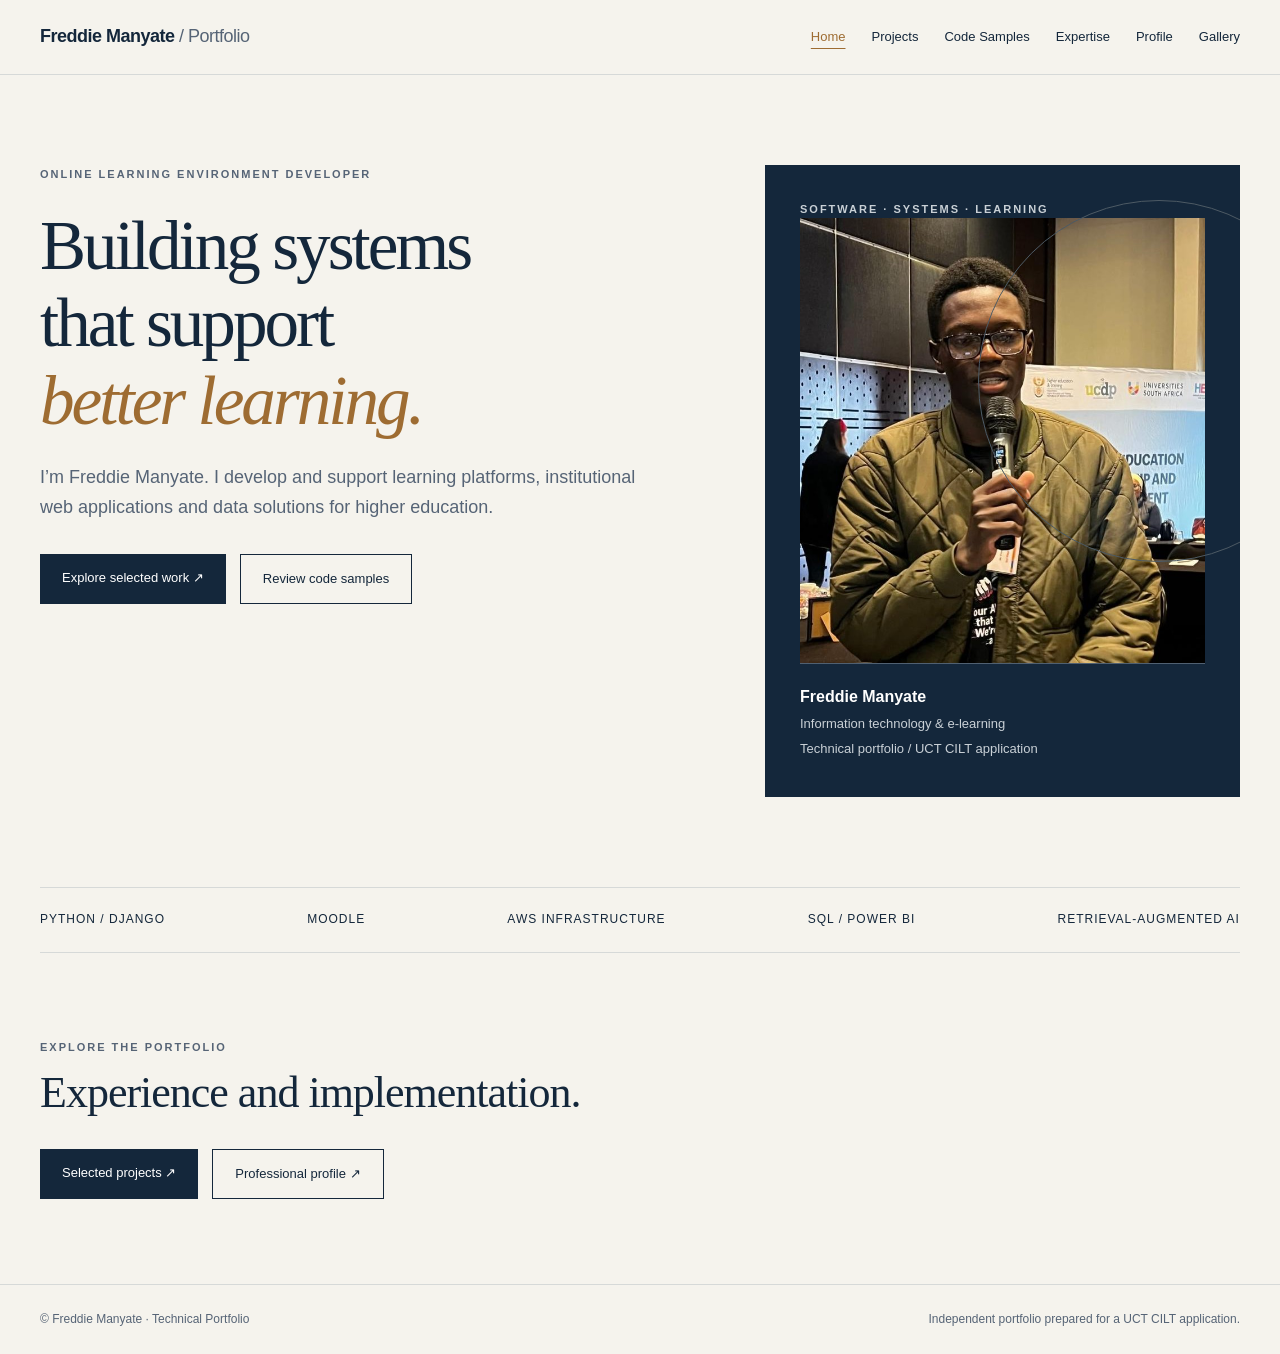
==== index.html @ 10280c45 "initial commit" ====
<!doctype html>
<html lang="en">
<head>
  <meta charset="UTF-8">
  <meta name="viewport" content="width=device-width, initial-scale=1">
  <meta
    name="description"
    content="Freddie Manyate’s technical portfolio: online learning environments, Django applications, AWS infrastructure and learning analytics."
  >
  <title>Home | Freddie Manyate</title>
  <link rel="stylesheet" href="assets/styles.css">
  <script src="assets/script.js" defer></script>
</head>

<body>
  <header>
    <nav aria-label="Primary">
      <a class="brand" href="index.html">
        Freddie Manyate <span>/ Portfolio</span>
      </a>

      <div class="navlinks">
        <a href="index.html" aria-current="page">Home</a>
        <a href="projects.html">Projects</a>
        <a href="code.html">Code Samples</a>
        <a href="expertise.html">Expertise</a>
        <a href="profile.html">Profile</a>
        <a href="gallery.html">Gallery</a>
      </div>
    </nav>
  </header>

  <main>
    <div class="wrap">
        <section class="hero">
            <div>
            <div class="eyebrow">Online Learning Environment Developer</div>

            <h1>
                Building systems<br>
                that support<br>
                <em>better learning.</em>
            </h1>

            <p class="lead">
                I’m Freddie Manyate. I develop and support learning platforms,
                institutional web applications and data solutions for higher education.
            </p>

            <div class="actions">
                <a class="button" href="projects.html">Explore selected work ↗</a>
                <a class="button secondary" href="code.html">Review code samples</a>
            </div>
            </div>

            <aside class="portrait" aria-label="Freddie Manyate technical portfolio">
                <div class="eyebrow">Software · Systems · Learning</div>

                <img
                    class="profile-photo"
                    src="assets/gallery/freddie.jpeg"
                    alt="Freddie Manyate"
                >

                <div class="portrait-bottom">
                    <strong>Freddie Manyate</strong>
                    <p>Information technology &amp; e-learning</p>
                    <p>Technical portfolio / UCT CILT application</p>
                </div>
                </aside>
        </section>

        <div class="ribbon">
            <span>PYTHON / DJANGO</span>
            <span>MOODLE</span>
            <span>AWS INFRASTRUCTURE</span>
            <span>SQL / POWER BI</span>
            <span>RETRIEVAL-AUGMENTED AI</span>
        </div>

        <section class="section">
            <div class="eyebrow">Explore the portfolio</div>
            <h2>Experience and implementation.</h2>

            <div class="actions">
            <a class="button" href="projects.html">Selected projects ↗</a>
            <a class="button secondary" href="profile.html">
                Professional profile ↗
            </a>
            </div>
        </section>
    </div>
  </main>

  <footer>
    <div class="wrap foot">
      <span>© Freddie Manyate · Technical Portfolio</span>
      <span>Independent portfolio prepared for a UCT CILT application.</span>
    </div>
  </footer>
</body>
</html>
---- assets/styles.css ----
:root{--ink:#14273b;--paper:#f5f3ed;--muted:#566476;--line:#d6d9d8;--accent:#9e6c32}*{box-sizing:border-box}html{scroll-behavior:smooth;scroll-padding-top:90px}body{margin:0;background:var(--paper);color:var(--ink);font:16px/1.65 Arial,sans-serif}a{color:inherit}button,summary{font:inherit}a:focus-visible,button:focus-visible,summary:focus-visible{outline:3px solid #c58d49;outline-offset:5px}header{position:sticky;top:0;z-index:3;background:rgba(245,243,237,.97);border-bottom:1px solid var(--line)}nav{max-width:1280px;margin:auto;display:flex;align-items:center;justify-content:space-between;padding:22px 40px;gap:20px}.brand{text-decoration:none;font-size:18px;font-weight:700;letter-spacing:-.5px}.brand span{font-weight:400;color:var(--muted)}.navlinks{display:flex;gap:26px;font-size:13px}.navlinks a{text-decoration:none}.wrap{max-width:1280px;margin:auto;padding:0 40px}.hero{display:grid;grid-template-columns:1.4fr 1fr;gap:60px;padding-top:90px;padding-bottom:90px}.eyebrow{font-size:11px;text-transform:uppercase;letter-spacing:2px;font-weight:700;color:var(--muted)}h1,h2,h3{font-family:Georgia,serif;font-weight:400;line-height:1.12}h1{font-size:clamp(46px,5.4vw,76px);margin:24px 0;letter-spacing:-3px}h1 em{color:var(--accent);font-weight:400}h2{font-size:44px;letter-spacing:-1px;margin:12px 0 25px}h3{font-size:29px;margin:25px 0 18px}p{margin:0 0 18px}.lead{font-size:18px;color:var(--muted);max-width:600px}.actions{display:flex;gap:14px;margin-top:32px;flex-wrap:wrap}.button{display:inline-block;text-decoration:none;background:var(--ink);color:white;padding:13px 22px;font-size:13px}.button.secondary{background:transparent;color:var(--ink);border:1px solid var(--ink)}.portrait{background:var(--ink);color:#fff;position:relative;min-height:390px;padding:35px;display:flex;flex-direction:column;justify-content:space-between;overflow:hidden}.portrait:before{content:'';position:absolute;width:360px;height:360px;border:1px solid #4d5a64;border-radius:50%;right:-100px;top:35px}.portrait .eyebrow{color:#c9d0d6}.monogram{font-family:Georgia,serif;font-size:120px;line-height:1;position:relative;color:#d9bb92}.portrait-bottom{position:relative;border-top:1px solid #506071;padding-top:20px}.portrait-bottom p{margin:3px 0;color:#c9d0d6;font-size:13px}.ribbon{border-block:1px solid var(--line);padding:22px 0;display:flex;gap:20px;justify-content:space-between;font-size:12px;letter-spacing:1px}.section{padding-top:85px;padding-bottom:85px}.intro{display:grid;grid-template-columns:1fr 1.5fr;gap:80px}.intro p{color:var(--muted)}.qualification{border-left:2px solid var(--accent);padding-left:20px;margin-top:25px}.section-head{display:flex;justify-content:space-between;align-items:end;gap:30px}.section-head p{color:var(--muted);max-width:390px}.filters{display:flex;gap:10px;flex-wrap:wrap;margin:22px 0 30px}.filters button{border:1px solid var(--line);background:none;padding:8px 16px;font-size:12px;cursor:pointer;color:var(--ink)}.filters button[aria-pressed=true]{background:var(--ink);color:white;border-color:var(--ink)}.projects{display:grid;grid-template-columns:1fr 1fr;gap:22px}.project{border:1px solid var(--line);padding:30px;background:#faf9f5}.project[hidden]{display:none}.project-top{display:flex;align-items:center;gap:18px}.number{font:24px Georgia,serif;color:var(--accent)}.summary{color:var(--muted);min-height:80px}.evidence{min-height:65px;display:flex;flex-direction:column;gap:5px}.text-link{font-size:13px;font-weight:700;text-underline-offset:4px}.access{font-size:12px;color:var(--muted)}details{border-top:1px solid var(--line);margin-top:20px}summary{list-style:none;cursor:pointer;padding:18px 0;font-size:13px;font-weight:700;display:flex;justify-content:space-between;gap:12px}summary::-webkit-details-marker{display:none}.case-body{font-size:14px;color:var(--muted)}h4{color:var(--ink);font-size:14px;margin:25px 0 10px}.dark{background:var(--ink);color:#fff}.dark .eyebrow,.dark .access{color:#b8c4ce}.dark h2{color:#fff}.dark .code{border-color:#495765}.code summary{font-size:17px}.code summary span{font-size:11px;align-self:center;color:#b8c4ce}pre{overflow-x:auto;background:#0c1c2c;padding:25px;line-height:1.65;font-size:12px;tab-size:4}.skills{display:grid;grid-template-columns:repeat(3,1fr);gap:35px;margin-top:35px}.skill{border-top:1px solid var(--line);padding-top:20px}.skill h3{font-size:23px;margin:10px 0}.skill p{font-size:14px;color:var(--muted)}.additional{display:grid;grid-template-columns:repeat(3,1fr);gap:28px;margin-top:32px}.additional p{font-size:14px;color:var(--muted)}.contact{border-top:1px solid var(--line);display:flex;justify-content:space-between;align-items:center;gap:30px}.contact h2{margin-bottom:15px}.contact p{color:var(--muted)}footer{border-top:1px solid var(--line);padding:25px 0;font-size:12px;color:var(--muted)}.foot{display:flex;justify-content:space-between;gap:25px}@media(max-width:800px){nav{padding:18px 20px}.navlinks{gap:13px;font-size:11px}.brand span{display:none}.wrap{padding:0 22px}.hero{grid-template-columns:1fr;gap:35px;padding-top:50px;padding-bottom:50px}h1{letter-spacing:-2px}.portrait{min-height:300px}.intro{grid-template-columns:1fr;gap:20px}.projects,.skills,.additional{grid-template-columns:1fr}.ribbon{flex-wrap:wrap;justify-content:start;font-size:10px}.section{padding-top:55px;padding-bottom:55px}.section-head,.contact{display:block}h2{font-size:36px}.summary{min-height:0}.project{padding:23px}.foot{flex-direction:column}.code summary{font-size:14px}.code summary span{max-width:90px}}@media print{header,.filters,.actions{display:none}.hero,.intro,.projects,.skills,.additional{display:block}.portrait{display:none}details{display:block}.dark{background:white;color:var(--ink)}.dark h2{color:var(--ink)}pre{white-space:pre-wrap;color:black;background:#eee}.section{padding:25px 0}.project{break-inside:avoid;margin-bottom:20px}}

.navlinks a[aria-current="page"]{color:var(--accent);text-decoration:underline;text-underline-offset:7px}main{min-height:calc(100vh - 160px)}@media(max-width:600px){nav{flex-direction:column;align-items:flex-start;gap:12px}.navlinks{width:100%;flex-wrap:wrap;gap:18px}}

.profile-grid{display:grid;grid-template-columns:repeat(2,1fr);gap:24px;margin-top:35px}.profile-card{padding:28px;border:1px solid var(--line);background:#faf9f5}.profile-card h3{font-size:25px}.profile-card p{color:var(--muted);font-size:14px}.credential-list{margin:30px 0}.credential-list article{display:flex;align-items:center;justify-content:space-between;gap:25px;border-bottom:1px solid var(--line);padding:20px 0}.credential-list h3{font:17px Arial,sans-serif;margin:0;line-height:1.5}.credential-list span{font-size:13px;color:var(--muted);white-space:nowrap}.timeline article{border-left:2px solid var(--accent);padding:0 0 15px 25px;margin:35px 0}.timeline p{color:var(--muted);max-width:850px}@media(max-width:650px){.profile-grid{grid-template-columns:1fr}.credential-list article{display:block}.credential-list span{display:block;margin-top:8px}}
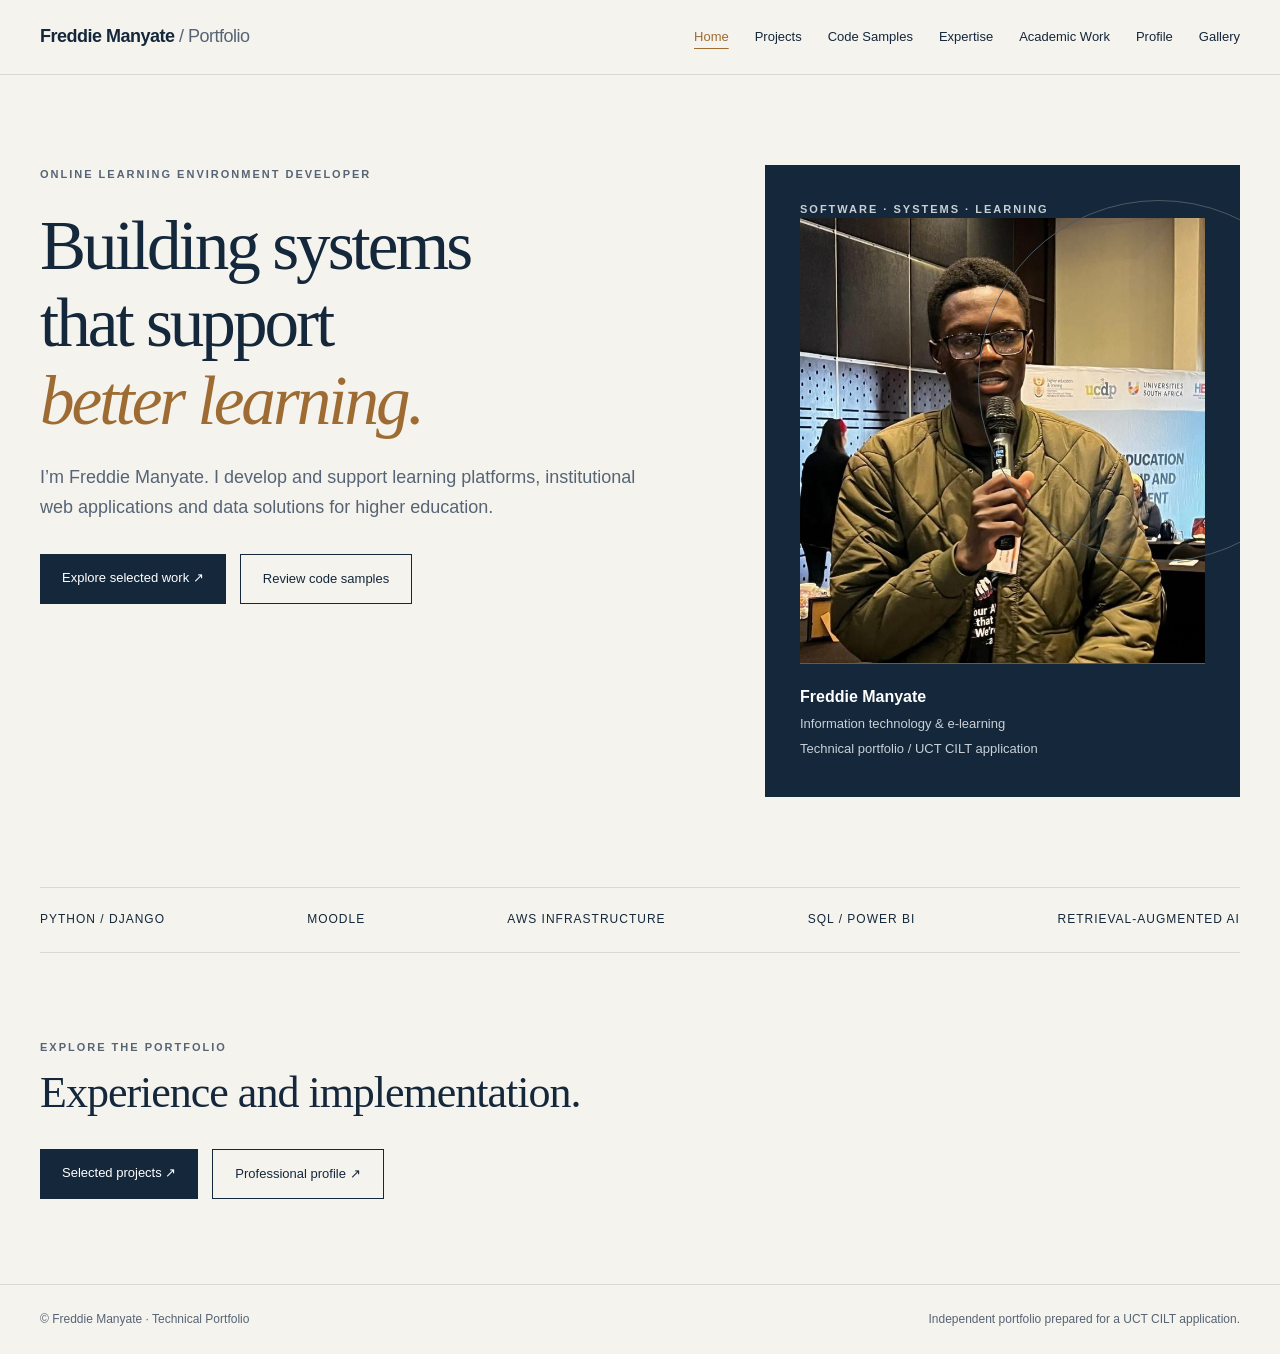
==== commit aaf26bbf: "add to profile, research interests" ====
--- a/index.html
+++ b/index.html
@@ -24,6 +24,7 @@
         <a href="projects.html">Projects</a>
         <a href="code.html">Code Samples</a>
         <a href="expertise.html">Expertise</a>
+        <a href="academic-work.html">Academic Work</a>
         <a href="profile.html">Profile</a>
         <a href="gallery.html">Gallery</a>
       </div>
--- a/assets/styles.css
+++ b/assets/styles.css
@@ -1,5 +1,165 @@
-:root{--ink:#14273b;--paper:#f5f3ed;--muted:#566476;--line:#d6d9d8;--accent:#9e6c32}*{box-sizing:border-box}html{scroll-behavior:smooth;scroll-padding-top:90px}body{margin:0;background:var(--paper);color:var(--ink);font:16px/1.65 Arial,sans-serif}a{color:inherit}button,summary{font:inherit}a:focus-visible,button:focus-visible,summary:focus-visible{outline:3px solid #c58d49;outline-offset:5px}header{position:sticky;top:0;z-index:3;background:rgba(245,243,237,.97);border-bottom:1px solid var(--line)}nav{max-width:1280px;margin:auto;display:flex;align-items:center;justify-content:space-between;padding:22px 40px;gap:20px}.brand{text-decoration:none;font-size:18px;font-weight:700;letter-spacing:-.5px}.brand span{font-weight:400;color:var(--muted)}.navlinks{display:flex;gap:26px;font-size:13px}.navlinks a{text-decoration:none}.wrap{max-width:1280px;margin:auto;padding:0 40px}.hero{display:grid;grid-template-columns:1.4fr 1fr;gap:60px;padding-top:90px;padding-bottom:90px}.eyebrow{font-size:11px;text-transform:uppercase;letter-spacing:2px;font-weight:700;color:var(--muted)}h1,h2,h3{font-family:Georgia,serif;font-weight:400;line-height:1.12}h1{font-size:clamp(46px,5.4vw,76px);margin:24px 0;letter-spacing:-3px}h1 em{color:var(--accent);font-weight:400}h2{font-size:44px;letter-spacing:-1px;margin:12px 0 25px}h3{font-size:29px;margin:25px 0 18px}p{margin:0 0 18px}.lead{font-size:18px;color:var(--muted);max-width:600px}.actions{display:flex;gap:14px;margin-top:32px;flex-wrap:wrap}.button{display:inline-block;text-decoration:none;background:var(--ink);color:white;padding:13px 22px;font-size:13px}.button.secondary{background:transparent;color:var(--ink);border:1px solid var(--ink)}.portrait{background:var(--ink);color:#fff;position:relative;min-height:390px;padding:35px;display:flex;flex-direction:column;justify-content:space-between;overflow:hidden}.portrait:before{content:'';position:absolute;width:360px;height:360px;border:1px solid #4d5a64;border-radius:50%;right:-100px;top:35px}.portrait .eyebrow{color:#c9d0d6}.monogram{font-family:Georgia,serif;font-size:120px;line-height:1;position:relative;color:#d9bb92}.portrait-bottom{position:relative;border-top:1px solid #506071;padding-top:20px}.portrait-bottom p{margin:3px 0;color:#c9d0d6;font-size:13px}.ribbon{border-block:1px solid var(--line);padding:22px 0;display:flex;gap:20px;justify-content:space-between;font-size:12px;letter-spacing:1px}.section{padding-top:85px;padding-bottom:85px}.intro{display:grid;grid-template-columns:1fr 1.5fr;gap:80px}.intro p{color:var(--muted)}.qualification{border-left:2px solid var(--accent);padding-left:20px;margin-top:25px}.section-head{display:flex;justify-content:space-between;align-items:end;gap:30px}.section-head p{color:var(--muted);max-width:390px}.filters{display:flex;gap:10px;flex-wrap:wrap;margin:22px 0 30px}.filters button{border:1px solid var(--line);background:none;padding:8px 16px;font-size:12px;cursor:pointer;color:var(--ink)}.filters button[aria-pressed=true]{background:var(--ink);color:white;border-color:var(--ink)}.projects{display:grid;grid-template-columns:1fr 1fr;gap:22px}.project{border:1px solid var(--line);padding:30px;background:#faf9f5}.project[hidden]{display:none}.project-top{display:flex;align-items:center;gap:18px}.number{font:24px Georgia,serif;color:var(--accent)}.summary{color:var(--muted);min-height:80px}.evidence{min-height:65px;display:flex;flex-direction:column;gap:5px}.text-link{font-size:13px;font-weight:700;text-underline-offset:4px}.access{font-size:12px;color:var(--muted)}details{border-top:1px solid var(--line);margin-top:20px}summary{list-style:none;cursor:pointer;padding:18px 0;font-size:13px;font-weight:700;display:flex;justify-content:space-between;gap:12px}summary::-webkit-details-marker{display:none}.case-body{font-size:14px;color:var(--muted)}h4{color:var(--ink);font-size:14px;margin:25px 0 10px}.dark{background:var(--ink);color:#fff}.dark .eyebrow,.dark .access{color:#b8c4ce}.dark h2{color:#fff}.dark .code{border-color:#495765}.code summary{font-size:17px}.code summary span{font-size:11px;align-self:center;color:#b8c4ce}pre{overflow-x:auto;background:#0c1c2c;padding:25px;line-height:1.65;font-size:12px;tab-size:4}.skills{display:grid;grid-template-columns:repeat(3,1fr);gap:35px;margin-top:35px}.skill{border-top:1px solid var(--line);padding-top:20px}.skill h3{font-size:23px;margin:10px 0}.skill p{font-size:14px;color:var(--muted)}.additional{display:grid;grid-template-columns:repeat(3,1fr);gap:28px;margin-top:32px}.additional p{font-size:14px;color:var(--muted)}.contact{border-top:1px solid var(--line);display:flex;justify-content:space-between;align-items:center;gap:30px}.contact h2{margin-bottom:15px}.contact p{color:var(--muted)}footer{border-top:1px solid var(--line);padding:25px 0;font-size:12px;color:var(--muted)}.foot{display:flex;justify-content:space-between;gap:25px}@media(max-width:800px){nav{padding:18px 20px}.navlinks{gap:13px;font-size:11px}.brand span{display:none}.wrap{padding:0 22px}.hero{grid-template-columns:1fr;gap:35px;padding-top:50px;padding-bottom:50px}h1{letter-spacing:-2px}.portrait{min-height:300px}.intro{grid-template-columns:1fr;gap:20px}.projects,.skills,.additional{grid-template-columns:1fr}.ribbon{flex-wrap:wrap;justify-content:start;font-size:10px}.section{padding-top:55px;padding-bottom:55px}.section-head,.contact{display:block}h2{font-size:36px}.summary{min-height:0}.project{padding:23px}.foot{flex-direction:column}.code summary{font-size:14px}.code summary span{max-width:90px}}@media print{header,.filters,.actions{display:none}.hero,.intro,.projects,.skills,.additional{display:block}.portrait{display:none}details{display:block}.dark{background:white;color:var(--ink)}.dark h2{color:var(--ink)}pre{white-space:pre-wrap;color:black;background:#eee}.section{padding:25px 0}.project{break-inside:avoid;margin-bottom:20px}}
+:root{--ink:#14273b;--paper:#f5f3ed;--muted:#566476;--line:#d6d9d8;--accent:#9e6c32}*{box-sizing:border-box}html{scroll-behavior:smooth;scroll-padding-top:90px}body{margin:0;background:var(--paper);color:var(--ink);font:16px/1.65 Arial,sans-serif}a{color:inherit}button,summary{font:inherit}a:focus-visible,button:focus-visible,summary:focus-visible{outline:3px solid #c58d49;outline-offset:5px}header{position:sticky;top:0;z-index:3;background:rgba(245,243,237,.97);border-bottom:1px solid var(--line)}nav{max-width:1280px;margin:auto;display:flex;align-items:center;justify-content:space-between;padding:22px 40px;gap:20px}.brand{text-decoration:none;font-size:18px;font-weight:700;letter-spacing:-.5px}.brand span{font-weight:400;color:var(--muted)}.navlinks{display:flex;gap:26px;font-size:13px}.navlinks a{text-decoration:none}.wrap{max-width:1280px;margin:auto;padding:0 40px}.hero{display:grid;grid-template-columns:1.4fr 1fr;gap:60px;padding-top:90px;padding-bottom:90px}.eyebrow{font-size:11px;text-transform:uppercase;letter-spacing:2px;font-weight:700;color:var(--muted)}h1,h2,h3{font-family:Georgia,serif;font-weight:400;line-height:1.12}h1{font-size:clamp(46px,5.4vw,76px);margin:24px 0;letter-spacing:-3px}h1 em{color:var(--accent);font-weight:400}h2{font-size:44px;letter-spacing:-1px;margin:12px 0 25px}h3{font-size:29px;margin:25px 0 18px}p{margin:0 0 18px}.lead{font-size:18px;color:var(--muted);max-width:600px}.actions{display:flex;gap:14px;margin-top:32px;flex-wrap:wrap}.button{display:inline-block;text-decoration:none;background:var(--ink);color:white;padding:13px 22px;font-size:13px}.button.secondary{background:transparent;color:var(--ink);border:1px solid var(--ink)}.portrait{background:var(--ink);color:#fff;position:relative;min-height:390px;padding:35px;display:flex;flex-direction:column;justify-content:space-between;overflow:hidden}.portrait:before{content:'';position:absolute;width:360px;height:360px;border:1px solid #4d5a64;border-radius:50%;right:-100px;top:35px}.portrait .eyebrow{color:#c9d0d6}.monogram{font-family:Georgia,serif;font-size:120px;line-height:1;position:relative;color:#d9bb92}.portrait-bottom{position:relative;border-top:1px solid #506071;padding-top:20px}.portrait-bottom p{margin:3px 0;color:#c9d0d6;font-size:13px}.ribbon{border-block:1px solid var(--line);padding:22px 0;display:flex;gap:20px;justify-content:space-between;font-size:12px;letter-spacing:1px}.section{padding-top:85px;padding-bottom:85px}.intro{display:grid;grid-template-columns:1fr 1.5fr;gap:80px}.intro p{color:var(--muted)}.qualification{border-left:2px solid var(--accent);padding-left:20px;margin-top:25px}.section-head{display:flex;justify-content:space-between;align-items:end;gap:30px}.section-head p{color:var(--muted);max-width:390px}.filters{display:flex;gap:10px;flex-wrap:wrap;margin:22px 0 30px}.filters button{border:1px solid var(--line);background:none;padding:8px 16px;font-size:12px;cursor:pointer;color:var(--ink)}.filters button[aria-pressed=true]{background:var(--ink);color:white;border-color:var(--ink)}.projects{display:grid;grid-template-columns:1fr 1fr;gap:22px}.project{border:1px solid var(--line);padding:30px;background:#faf9f5}.project[hidden]{display:none}.project-top{display:flex;align-items:center;gap:18px}.number{font:24px Georgia,serif;color:var(--accent)}.summary{color:var(--muted);min-height:80px}.evidence{min-height:65px;display:flex;flex-direction:column;gap:5px}.text-link{font-size:13px;font-weight:700;text-underline-offset:4px}.access{font-size:12px;color:var(--muted)}details{border-top:1px solid var(--line);margin-top:20px}summary{list-style:none;cursor:pointer;padding:18px 0;font-size:13px;font-weight:700;display:flex;justify-content:space-between;gap:12px}summary::-webkit-details-marker{display:none}.case-body{font-size:14px;color:var(--muted)}h4{color:var(--paper);font-size:14px;margin:25px 0 10px}.dark{background:var(--ink);color:#fff}.dark .eyebrow,.dark .access{color:#b8c4ce}.dark h2{color:#fff}.dark .code{border-color:#495765}.code summary{font-size:17px}.code summary span{font-size:11px;align-self:center;color:#b8c4ce}pre{overflow-x:auto;background:#0c1c2c;padding:25px;line-height:1.65;font-size:12px;tab-size:4}.skills{display:grid;grid-template-columns:repeat(3,1fr);gap:35px;margin-top:35px}.skill{border-top:1px solid var(--line);padding-top:20px}.skill h3{font-size:23px;margin:10px 0}.skill p{font-size:14px;color:var(--muted)}.additional{display:grid;grid-template-columns:repeat(3,1fr);gap:28px;margin-top:32px}.additional p{font-size:14px;color:var(--muted)}.contact{border-top:1px solid var(--line);display:flex;justify-content:space-between;align-items:center;gap:30px}.contact h2{margin-bottom:15px}.contact p{color:var(--muted)}footer{border-top:1px solid var(--line);padding:25px 0;font-size:12px;color:var(--muted)}.foot{display:flex;justify-content:space-between;gap:25px}@media(max-width:800px){nav{padding:18px 20px}.navlinks{gap:13px;font-size:11px}.brand span{display:none}.wrap{padding:0 22px}.hero{grid-template-columns:1fr;gap:35px;padding-top:50px;padding-bottom:50px}h1{letter-spacing:-2px}.portrait{min-height:300px}.intro{grid-template-columns:1fr;gap:20px}.projects,.skills,.additional{grid-template-columns:1fr}.ribbon{flex-wrap:wrap;justify-content:start;font-size:10px}.section{padding-top:55px;padding-bottom:55px}.section-head,.contact{display:block}h2{font-size:36px}.summary{min-height:0}.project{padding:23px}.foot{flex-direction:column}.code summary{font-size:14px}.code summary span{max-width:90px}}@media print{header,.filters,.actions{display:none}.hero,.intro,.projects,.skills,.additional{display:block}.portrait{display:none}details{display:block}.dark{background:white;color:var(--ink)}.dark h2{color:var(--ink)}pre{white-space:pre-wrap;color:black;background:#eee}.section{padding:25px 0}.project{break-inside:avoid;margin-bottom:20px}}
 
 .navlinks a[aria-current="page"]{color:var(--accent);text-decoration:underline;text-underline-offset:7px}main{min-height:calc(100vh - 160px)}@media(max-width:600px){nav{flex-direction:column;align-items:flex-start;gap:12px}.navlinks{width:100%;flex-wrap:wrap;gap:18px}}
 
-.profile-grid{display:grid;grid-template-columns:repeat(2,1fr);gap:24px;margin-top:35px}.profile-card{padding:28px;border:1px solid var(--line);background:#faf9f5}.profile-card h3{font-size:25px}.profile-card p{color:var(--muted);font-size:14px}.credential-list{margin:30px 0}.credential-list article{display:flex;align-items:center;justify-content:space-between;gap:25px;border-bottom:1px solid var(--line);padding:20px 0}.credential-list h3{font:17px Arial,sans-serif;margin:0;line-height:1.5}.credential-list span{font-size:13px;color:var(--muted);white-space:nowrap}.timeline article{border-left:2px solid var(--accent);padding:0 0 15px 25px;margin:35px 0}.timeline p{color:var(--muted);max-width:850px}@media(max-width:650px){.profile-grid{grid-template-columns:1fr}.credential-list article{display:block}.credential-list span{display:block;margin-top:8px}}
+.profile-grid{
+    display:grid;
+    grid-template-columns:repeat(2,1fr);
+    gap:24px;margin-top:35px
+}
+.profile-card{
+    padding:28px;border:1px solid var(--line);background:#faf9f5}.profile-card h3{font-size:25px}.profile-card p{color:var(--muted);font-size:14px}.credential-list{margin:30px 0}.credential-list article{display:flex;align-items:center;justify-content:space-between;gap:25px;border-bottom:1px solid var(--line);padding:20px 0}.credential-list h3{font:17px Arial,sans-serif;margin:0;line-height:1.5}.credential-list span{font-size:13px;color:var(--muted);white-space:nowrap}.timeline article{border-left:2px solid var(--accent);padding:0 0 15px 25px;margin:35px 0}.timeline p{color:var(--muted);max-width:850px}@media(max-width:650px){.profile-grid{grid-template-columns:1fr}.credential-list article{display:block}.credential-list span{display:block;margin-top:8px}}
+
+
+.section-intro {
+  max-width: 760px;
+  margin: 1rem 0 2.5rem;
+  color: var(--text-muted);
+  font-size: 1.05rem;
+  line-height: 1.8;
+}
+
+.research-grid {
+  display: grid;
+  grid-template-columns: repeat(2, minmax(0, 1fr));
+  gap: 1.25rem;
+}
+
+.research-card {
+  position: relative;
+  min-height: 220px;
+  padding: 1.75rem;
+  border: 1px solid var(--border);
+  background: var(--surface);
+  transition:
+    transform 0.25s ease,
+    border-color 0.25s ease;
+}
+
+.research-card:hover {
+  transform: translateY(-4px);
+  border-color: var(--accent);
+}
+
+.research-number {
+  display: block;
+  margin-bottom: 2rem;
+  color: var(--accent);
+  font-size: 0.75rem;
+  font-weight: 700;
+  letter-spacing: 0.16em;
+}
+
+.research-card h3 {
+  margin: 0 0 0.75rem;
+}
+
+.research-card p {
+  margin: 0;
+  color: var(--text-muted);
+  line-height: 1.7;
+}
+
+@media (max-width: 720px) {
+  .research-grid {
+    grid-template-columns: 1fr;
+  }
+}
+
+.credential-grid {
+  display: grid;
+  grid-template-columns: repeat(2, minmax(0, 1fr));
+  gap: 1.25rem;
+  margin-top: 2rem;
+}
+
+.credential-card {
+  padding: 1.75rem;
+  border: 1px solid var(--border);
+  background: var(--surface);
+  transition:
+    transform 0.25s ease,
+    border-color 0.25s ease;
+}
+
+.credential-card:hover {
+  transform: translateY(-4px);
+  border-color: var(--accent);
+}
+
+.credential-top {
+  display: flex;
+  justify-content: space-between;
+  gap: 1rem;
+  margin-bottom: 2rem;
+  color: var(--accent);
+  font-size: 0.72rem;
+  font-weight: 700;
+  letter-spacing: 0.12em;
+  text-transform: uppercase;
+}
+
+.credential-card h3 {
+  margin: 0 0 0.4rem;
+}
+
+.credential-provider {
+  margin: 0 0 1rem;
+  color: var(--accent);
+  font-weight: 600;
+}
+
+.credential-card p {
+  color: var(--text-muted);
+  line-height: 1.7;
+}
+
+.credential-skills {
+  display: flex;
+  flex-wrap: wrap;
+  gap: 0.5rem;
+  margin: 1.5rem 0;
+}
+
+.credential-skills span {
+  padding: 0.4rem 0.65rem;
+  border: 1px solid var(--border);
+  font-size: 0.78rem;
+}
+
+.credential-link {
+  display: inline-flex;
+  gap: 0.4rem;
+  color: var(--accent);
+  font-weight: 700;
+  text-decoration: none;
+}
+
+.credential-link:hover {
+  text-decoration: underline;
+}
+
+@media (max-width: 720px) {
+  .credential-grid {
+    grid-template-columns: 1fr;
+  }
+}
+
+.certificate-frame {
+  width: 100%;
+  max-width: 560px;
+  aspect-ratio: 11 / 8.5;
+  margin: 1.5rem 0 1rem;
+  overflow: hidden;
+  border: 1px solid var(--border);
+  background: #fff;
+}
+
+.certificate-frame iframe {
+  display: block;
+  width: 100%;
+  height: 100%;
+  border: 0;
+}
+
+.academic-hero{display:grid;grid-template-columns:1.35fr 1fr;gap:70px;align-items:end;padding:90px 0 75px;border-bottom:1px solid var(--line)}.academic-hero h1{font-size:clamp(42px,5vw,70px);margin-bottom:0}.academic-hero .lead{padding-bottom:8px}.qualification-grid{display:grid;grid-template-columns:repeat(3,1fr);gap:22px;margin-top:35px}.qualification-card,.coursework-card{border:1px solid var(--line);background:#faf9f5;padding:28px}.qualification-card>span,.course-meta{font-size:11px;font-weight:700;letter-spacing:1px;text-transform:uppercase;color:var(--accent)}.qualification-card h3,.coursework-card h3{font-size:25px;margin:16px 0 12px}.qualification-card p,.coursework-card p,.connection-grid p,.academic-evidence p{font-size:14px;color:var(--muted)}.academic-provider{font-weight:700;color:var(--ink)!important}.coursework-grid{display:grid;grid-template-columns:repeat(2,1fr);gap:22px;margin-top:35px}.coursework-card{display:flex;flex-direction:column}.featured-course{border-top:3px solid var(--accent)}.course-meta{display:flex;justify-content:space-between;gap:18px}.course-tags{display:flex;flex-wrap:wrap;gap:7px;margin-top:auto;padding-top:14px}.course-tags span{border:1px solid var(--line);padding:5px 9px;font-size:11px}.academic-evidence{display:grid;grid-template-columns:1fr 1fr;gap:70px;align-items:start;border-top:1px solid var(--line);border-bottom:1px solid var(--line)}.results-list{border-top:1px solid var(--line)}.results-list div{display:grid;grid-template-columns:75px 1fr;align-items:center;gap:18px;padding:14px 0;border-bottom:1px solid var(--line)}.results-list strong{font:25px Georgia,serif;color:var(--accent)}.results-list span{font-size:14px}.connection-grid{display:grid;grid-template-columns:repeat(2,1fr);gap:30px 55px;margin-top:35px}.connection-grid article{border-top:1px solid var(--line);padding-top:8px}.connection-grid h3{font-size:23px;margin:14px 0 10px}@media(max-width:900px){.qualification-grid{grid-template-columns:1fr}.academic-hero,.academic-evidence{grid-template-columns:1fr;gap:28px}.coursework-grid,.connection-grid{grid-template-columns:1fr}.academic-hero{padding-top:55px}.course-meta{display:block}.course-meta span{display:block;margin-bottom:5px}}
